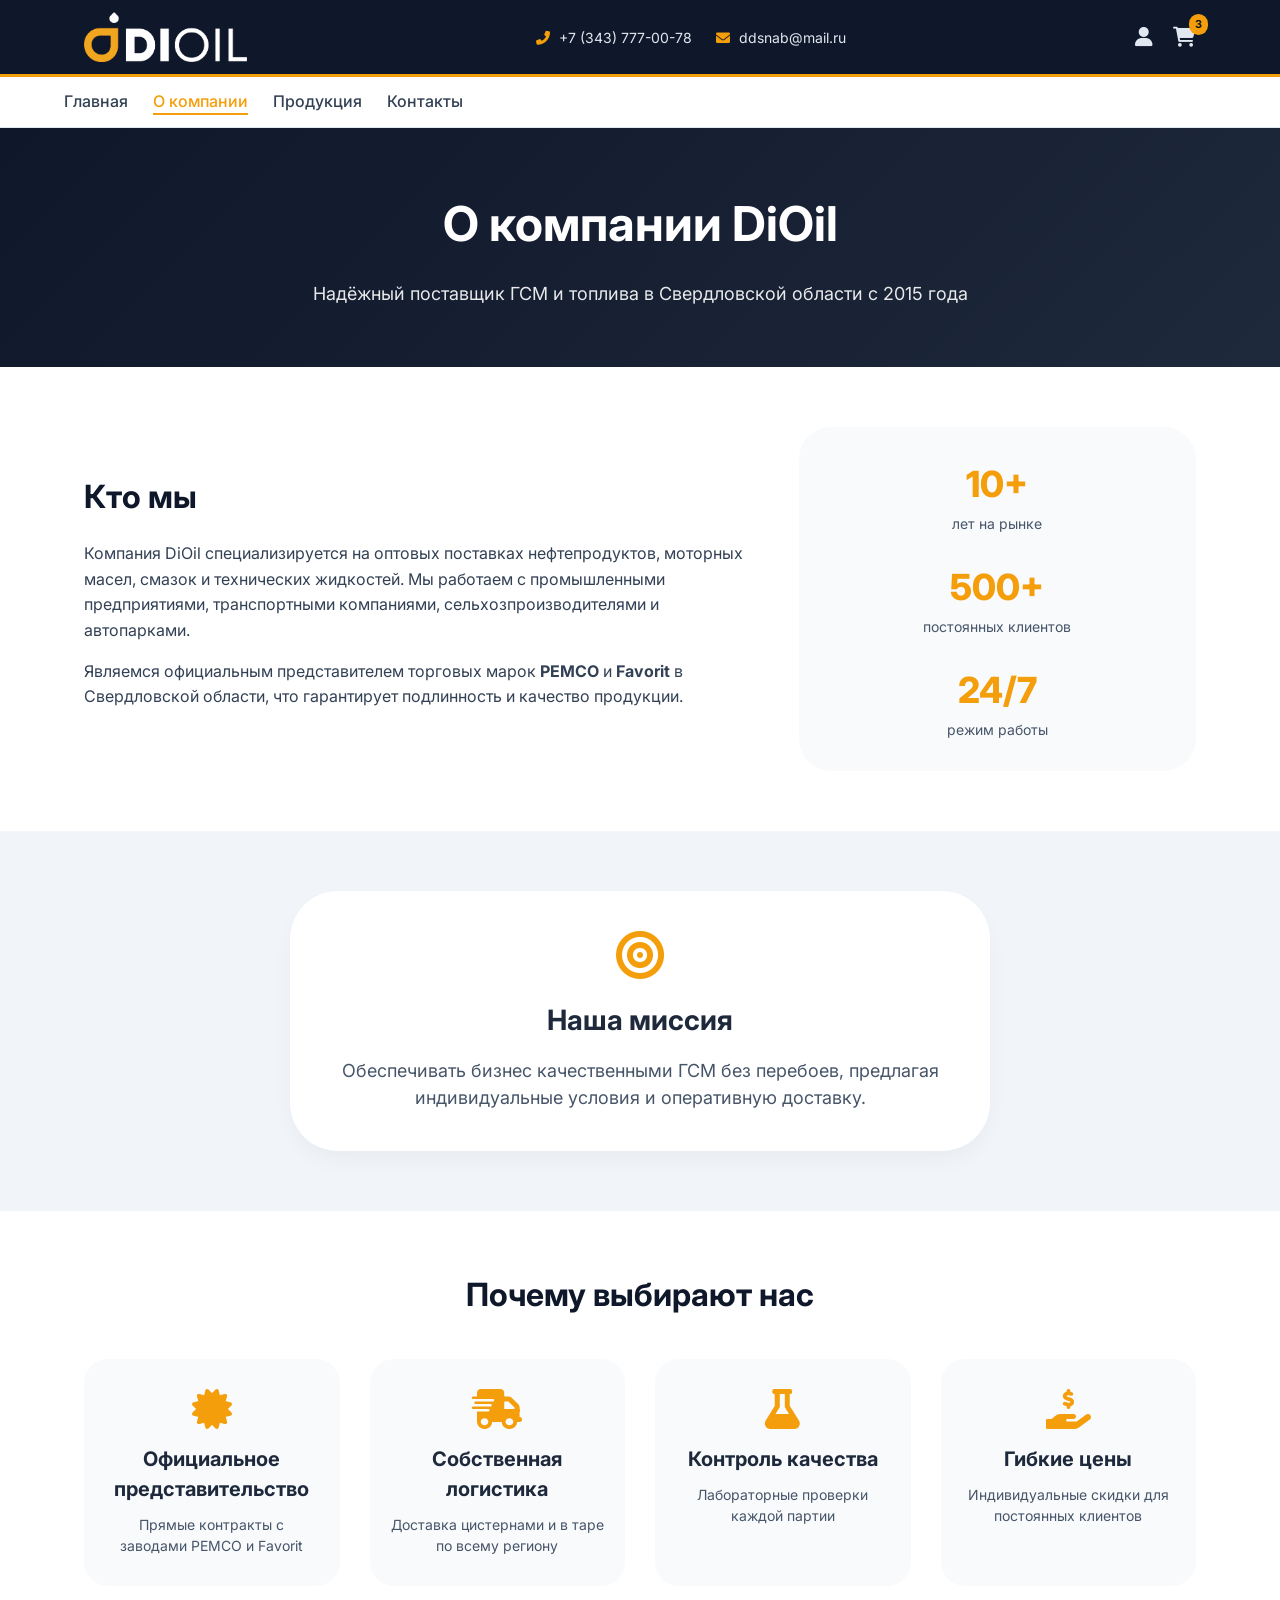
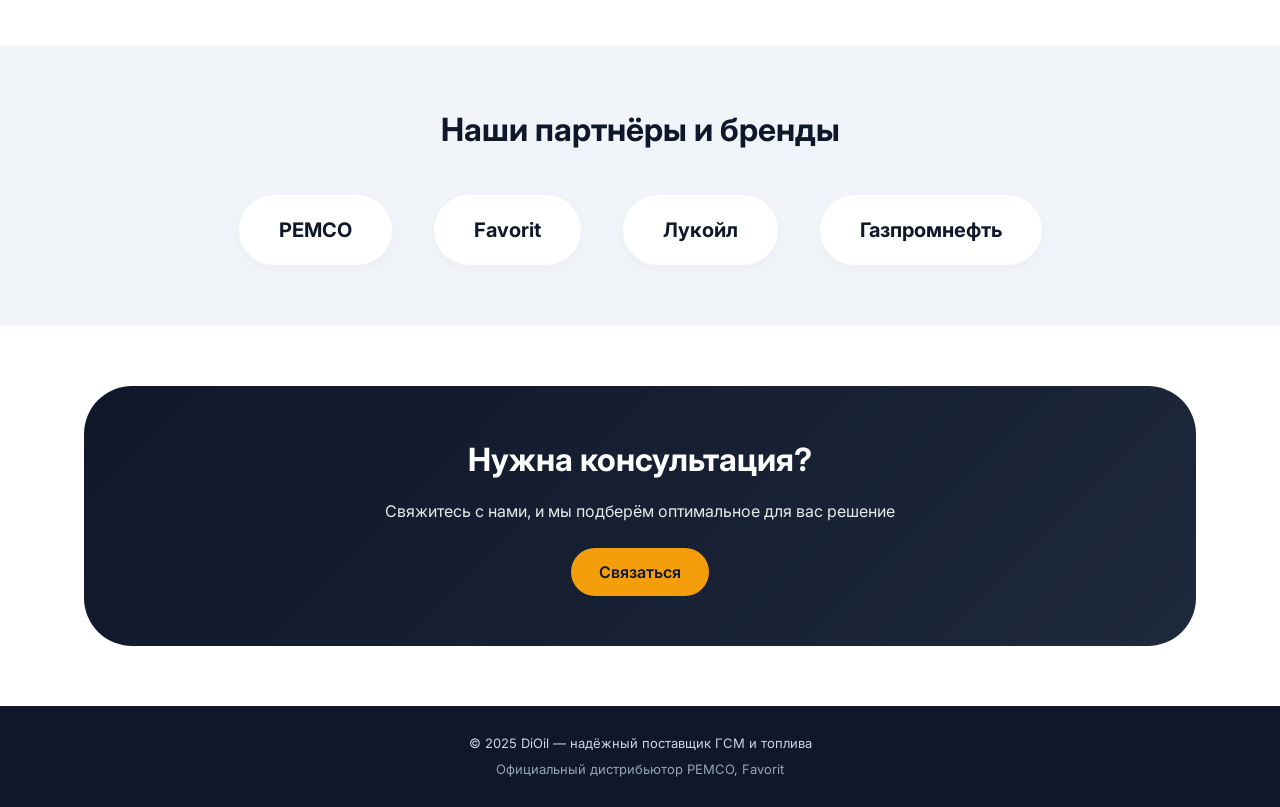
==== about.html @ 2f02ef15 "com" ====
<!DOCTYPE html>
<html lang="ru">
<head>
    <meta charset="UTF-8">
    <meta name="viewport" content="width=device-width, initial-scale=1.0">
    <title>О компании | DiOil</title>
    <link href="https://fonts.googleapis.com/css2?family=Inter:opsz,wght@14..32,300;400;500;600;700&display=swap" rel="stylesheet">
    <link rel="stylesheet" href="https://cdnjs.cloudflare.com/ajax/libs/font-awesome/6.0.0-beta3/css/all.min.css">
    <link rel="stylesheet" href="css/common.css">
    <link rel="stylesheet" href="css/about.css">
</head>
<body>

<header class="header">
    <div class="container header-container">
        <div class="logo">
            <img src="logo.png" alt="DiOil" class="logo-img">
        </div>
        <div class="header-contacts">
            <a href="tel:+73437770078"><i class="fas fa-phone-alt"></i> +7 (343) 777-00-78</a>
            <a href="mailto:ddsnab@mail.ru"><i class="fas fa-envelope"></i> ddsnab@mail.ru</a>
        </div>
        <div class="header-actions">
            <a href="profile.html" class="profile-icon"><i class="fas fa-user"></i></a>
            <a href="cart.html" class="cart-icon">
                <i class="fas fa-shopping-cart"></i>
                <span class="cart-count">3</span>
            </a>
        </div>
    </div>
</header>

<nav class="navbar">
    <div class="container nav-container">
        <a href="index.html">Главная</a>
        <a href="about.html" class="active">О компании</a>
        <a href="products.html">Продукция</a>
       <a href="index.html#contacts">Контакты</a>
    </div>
</nav>

<section class="about-hero">
    <div class="container">
        <h1>О компании DiOil</h1>
        <p>Надёжный поставщик ГСМ и топлива в Свердловской области с 2015 года</p>
    </div>
</section>

<section class="about-intro">
    <div class="container">
        <div class="intro-grid">
            <div class="intro-text">
                <h2>Кто мы</h2>
                <p>Компания DiOil специализируется на оптовых поставках нефтепродуктов, моторных масел, смазок и технических жидкостей. Мы работаем с промышленными предприятиями, транспортными компаниями, сельхозпроизводителями и автопарками.</p>
                <p>Являемся официальным представителем торговых марок <strong>PEMCO</strong> и <strong>Favorit</strong> в Свердловской области, что гарантирует подлинность и качество продукции.</p>
            </div>
            <div class="intro-stats">
                <div class="stat-item">
                    <span class="stat-number">10+</span>
                    <span class="stat-label">лет на рынке</span>
                </div>
                <div class="stat-item">
                    <span class="stat-number">500+</span>
                    <span class="stat-label">постоянных клиентов</span>
                </div>
                <div class="stat-item">
                    <span class="stat-number">24/7</span>
                    <span class="stat-label">режим работы</span>
                </div>
            </div>
        </div>
    </div>
</section>

<section class="mission">
    <div class="container">
        <div class="mission-card">
            <i class="fas fa-bullseye"></i>
            <h2>Наша миссия</h2>
            <p>Обеспечивать бизнес качественными ГСМ без перебоев, предлагая индивидуальные условия и оперативную доставку.</p>
        </div>
    </div>
</section>

<section class="advantages">
    <div class="container">
        <h2 class="section-title">Почему выбирают нас</h2>
        <div class="advantages-grid">
            <div class="advantage-item">
                <i class="fas fa-certificate"></i>
                <h3>Официальное представительство</h3>
                <p>Прямые контракты с заводами PEMCO и Favorit</p>
            </div>
            <div class="advantage-item">
                <i class="fas fa-truck-fast"></i>
                <h3>Собственная логистика</h3>
                <p>Доставка цистернами и в таре по всему региону</p>
            </div>
            <div class="advantage-item">
                <i class="fas fa-flask"></i>
                <h3>Контроль качества</h3>
                <p>Лабораторные проверки каждой партии</p>
            </div>
            <div class="advantage-item">
                <i class="fas fa-hand-holding-usd"></i>
                <h3>Гибкие цены</h3>
                <p>Индивидуальные скидки для постоянных клиентов</p>
            </div>
        </div>
    </div>
</section>

<section class="partners">
    <div class="container">
        <h2 class="section-title">Наши партнёры и бренды</h2>
        <div class="partners-logos">
            <div class="partner-logo">PEMCO</div>
            <div class="partner-logo">Favorit</div>
            <div class="partner-logo">Лукойл</div>
            <div class="partner-logo">Газпромнефть</div>
        </div>
    </div>
</section>

<section class="contact-cta">
    <div class="container">
        <div class="cta-card">
            <h3>Нужна консультация?</h3>
            <p>Свяжитесь с нами, и мы подберём оптимальное для вас решение</p>
            <a href="index.html#contacts" class="btn-primary">Связаться</a>
        </div>
    </div>
</section>

<footer class="footer">
    <div class="container footer-inner">
        <p>© 2025 DiOil — надёжный поставщик ГСМ и топлива</p>
        <p>Официальный дистрибьютор PEMCO, Favorit</p>
    </div>
</footer>

<!-- Скрипт для отключения авто-скролла при перезагрузке -->
<script>
    if ('scrollRestoration' in history) {
        history.scrollRestoration = 'manual';
    }
    window.scrollTo(0, 0);
</script>
</body>
</html>
---- css/common.css ----
* {
    margin: 0;
    padding: 0;
    box-sizing: border-box;
}
html {
    scroll-behavior: smooth;
}

body {
    font-family: 'Inter', sans-serif;
    background-color: #f8fafc;
    color: #1e293b;
    line-height: 1.5;
}

.container {
    max-width: 90%;
    margin: 0 auto;
    padding: 0 20px;
}

/* Header */
.header {
    background-color: #0f172a;
    padding: 12px 0;
    border-bottom: 3px solid #f59e0b;
}

.header-container {
    display: flex;
    justify-content: space-between;
    align-items: center;
    flex-wrap: wrap;
    gap: 15px;
}

.logo {
    line-height: 0;
}

.logo-img {
    height: 50px;
    width: auto;
    display: block;
}

.header-contacts a {
    color: #e2e8f0;
    text-decoration: none;
    margin-left: 20px;
    transition: 0.2s;
    font-size: 14px;
}

.header-contacts a:first-child {
    margin-left: 0;
}

.header-contacts a i {
    margin-right: 5px;
    color: #f59e0b;
}

.header-contacts a:hover {
    color: #f59e0b;
}

/* Иконки корзины и профиля */
.header-actions {
    display: flex;
    gap: 20px;
    align-items: center;
}

.header-actions a {
    color: #e2e8f0;
    text-decoration: none;
    font-size: 20px;
    transition: 0.2s;
    position: relative;
}

.header-actions a:hover {
    color: #f59e0b;
}

.cart-count {
    position: absolute;
    top: -8px;
    right: -12px;
    background: #f59e0b;
    color: #0f172a;
    font-size: 11px;
    font-weight: bold;
    padding: 2px 6px;
    border-radius: 20px;
    min-width: 18px;
    text-align: center;
}

/* Navbar */
.navbar {
    background-color: white;
    box-shadow: 0 1px 3px rgba(0,0,0,0.05);
    border-bottom: 1px solid #e2e8f0;
}

.nav-container {
    display: flex;
    gap: 25px;
    padding: 12px 0;
    flex-wrap: wrap;
}

.nav-container a {
    text-decoration: none;
    color: #334155;
    font-weight: 500;
    transition: 0.2s;
}

.nav-container a:hover {
    color: #f59e0b;
}

.nav-container a.active {
    color: #f59e0b;
    border-bottom: 2px solid #f59e0b;
}

/* Buttons */
.btn-primary {
    display: inline-flex;
    align-items: center;
    gap: 10px;
    background-color: #f59e0b;
    color: #0f172a;
    padding: 12px 28px;
    border-radius: 40px;
    font-weight: 600;
    text-decoration: none;
    transition: 0.2s;
    font-size: 16px;
    border: none;
    cursor: pointer;
}

.btn-primary:hover {
    background-color: #d97706;
    transform: translateY(-2px);
    box-shadow: 0 8px 20px rgba(0,0,0,0.15);
}

/* Section title */
.section-title {
    text-align: center;
    font-size: 32px;
    font-weight: 700;
    color: #0f172a;
    margin-bottom: 40px;
}

/* Footer */
.footer {
    background-color: #0f172a;
    color: #94a3b8;
    padding: 28px 0;
    text-align: center;
    font-size: 13px;
}

.footer-inner p:first-child {
    margin-bottom: 6px;
    color: #cbd5e1;
}

/* Page hero (общий для внутренних страниц) */
.page-hero {
    background: linear-gradient(135deg, #0f172a 0%, #1e293b 100%);
    color: white;
    padding: 50px 0;
    text-align: center;
}

.page-hero h1 {
    font-size: 42px;
    margin-bottom: 15px;
}

.page-hero p {
    font-size: 18px;
    opacity: 0.9;
}

/* Responsive */
@media (max-width: 768px) {
    .container {
        padding: 0 12px;
    }
    
    .header-container {
        flex-direction: column;
        text-align: center;
    }
    
    .header-contacts a {
        margin: 0 10px;
    }
    
    .nav-container {
        justify-content: center;
        gap: 18px;
    }
    
    .page-hero h1 {
        font-size: 32px;
    }
    
    .section-title {
        font-size: 26px;
        margin-bottom: 30px;
    }
}
---- css/about.css ----
/* Страница О компании */

.about-hero {
    background: linear-gradient(135deg, #0f172a 0%, #1e293b 100%);
    color: white;
    padding: 60px 0;
    text-align: center;
}

.about-hero h1 {
    font-size: 48px;
    margin-bottom: 20px;
}

.about-hero p {
    font-size: 18px;
    opacity: 0.9;
    max-width: 700px;
    margin: 0 auto;
}

/* Intro */
.about-intro {
    padding: 60px 0;
    background: white;
}

.intro-grid {
    display: flex;
    gap: 40px;
    align-items: center;
    flex-wrap: wrap;
}

.intro-text {
    flex: 2;
}

.intro-text h2 {
    font-size: 32px;
    margin-bottom: 20px;
    color: #0f172a;
}

.intro-text p {
    margin-bottom: 15px;
    color: #334155;
    line-height: 1.6;
}

.intro-stats {
    flex: 1;
    display: flex;
    flex-direction: column;
    gap: 25px;
    background: #f8fafc;
    padding: 30px;
    border-radius: 32px;
}

.stat-item {
    text-align: center;
}

.stat-number {
    display: block;
    font-size: 36px;
    font-weight: 800;
    color: #f59e0b;
}

.stat-label {
    font-size: 14px;
    color: #475569;
}

/* Mission */
.mission {
    background-color: #f1f5f9;
    padding: 60px 0;
    text-align: center;
}

.mission-card {
    max-width: 700px;
    margin: 0 auto;
    background: white;
    padding: 40px 30px;
    border-radius: 48px;
    box-shadow: 0 10px 25px -5px rgba(0,0,0,0.05);
}

.mission-card i {
    font-size: 48px;
    color: #f59e0b;
    margin-bottom: 20px;
}

.mission-card h2 {
    font-size: 28px;
    margin-bottom: 16px;
}

.mission-card p {
    font-size: 18px;
    color: #475569;
}

/* Advantages (специфичные для about) */
.advantages {
    padding: 60px 0;
    background: white;
}

.advantages-grid {
    display: grid;
    grid-template-columns: repeat(auto-fit, minmax(250px, 1fr));
    gap: 30px;
}

.advantage-item {
    text-align: center;
    padding: 30px 20px;
    background: #f8fafc;
    border-radius: 24px;
    transition: 0.2s;
}

.advantage-item:hover {
    transform: translateY(-5px);
    box-shadow: 0 10px 20px rgba(0,0,0,0.05);
}

.advantage-item i {
    font-size: 40px;
    color: #f59e0b;
    margin-bottom: 15px;
}

.advantage-item h3 {
    font-size: 20px;
    margin-bottom: 10px;
}

.advantage-item p {
    color: #475569;
    font-size: 14px;
}

/* Partners */
.partners {
    background-color: #f1f5f9;
    padding: 60px 0;
}

.partners-logos {
    display: flex;
    flex-wrap: wrap;
    justify-content: center;
    gap: 40px;
}

.partner-logo {
    background: white;
    padding: 20px 40px;
    border-radius: 60px;
    font-weight: 700;
    font-size: 20px;
    color: #0f172a;
    box-shadow: 0 4px 12px rgba(0,0,0,0.03);
    border: 1px solid #eef2ff;
}

/* Contact CTA */
.contact-cta {
    padding: 60px 0;
    background: white;
}

.cta-card {
    background: linear-gradient(135deg, #0f172a 0%, #1e293b 100%);
    color: white;
    text-align: center;
    padding: 50px 30px;
    border-radius: 48px;
}

.cta-card h3 {
    font-size: 32px;
    margin-bottom: 15px;
}

.cta-card p {
    margin-bottom: 25px;
    opacity: 0.9;
}

/* Responsive */
@media (max-width: 768px) {
    .about-hero h1 {
        font-size: 32px;
    }
    .intro-grid {
        flex-direction: column;
    }
    .intro-stats {
        flex-direction: row;
        justify-content: space-around;
        flex-wrap: wrap;
    }
    .stat-number {
        font-size: 28px;
    }
    .mission-card {
        padding: 30px 20px;
    }
    .mission-card h2 {
        font-size: 24px;
    }
    .cta-card h3 {
        font-size: 26px;
    }
    .partner-logo {
        padding: 12px 24px;
        font-size: 16px;
    }
}
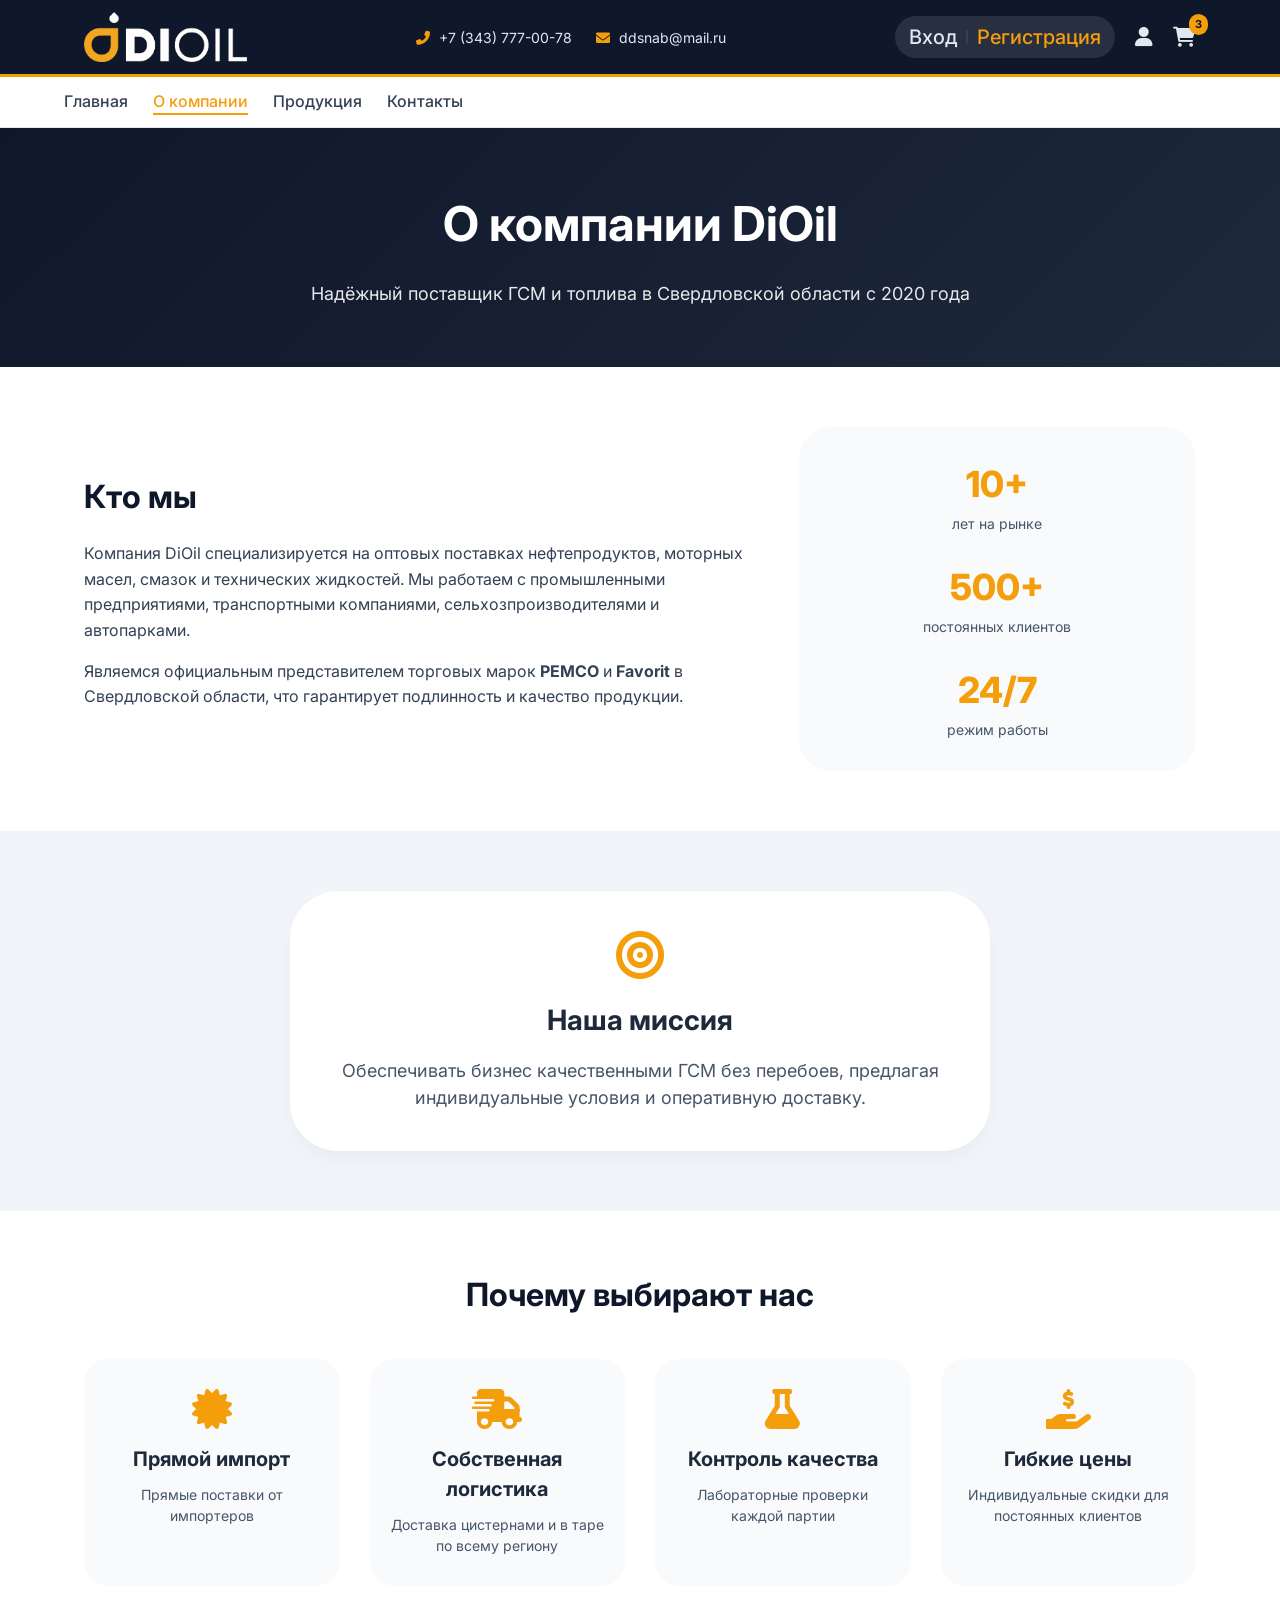
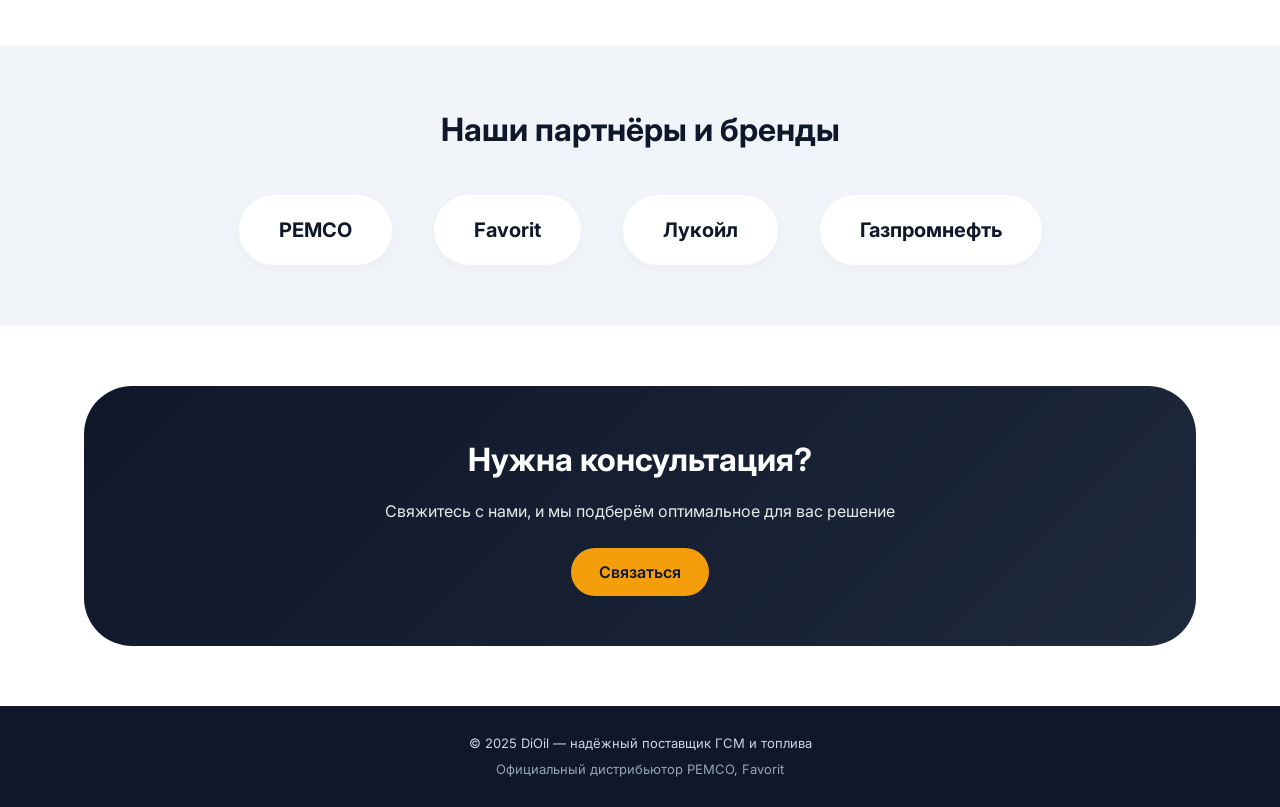
==== commit b07b92cb: "Update Maket" ====
--- a/about.html
+++ b/about.html
@@ -21,6 +21,11 @@
             <a href="mailto:ddsnab@mail.ru"><i class="fas fa-envelope"></i> ddsnab@mail.ru</a>
         </div>
         <div class="header-actions">
+               <div class="auth-links">
+                <a href="login.html" class="auth-link">Вход</a>
+                <span class="auth-divider">|</span>
+                <a href="register.html" class="auth-link active">Регистрация</a>
+            </div>
             <a href="profile.html" class="profile-icon"><i class="fas fa-user"></i></a>
             <a href="cart.html" class="cart-icon">
                 <i class="fas fa-shopping-cart"></i>
@@ -42,7 +47,7 @@
 <section class="about-hero">
     <div class="container">
         <h1>О компании DiOil</h1>
-        <p>Надёжный поставщик ГСМ и топлива в Свердловской области с 2015 года</p>
+        <p>Надёжный поставщик ГСМ и топлива в Свердловской области с 2020 года</p>
     </div>
 </section>
 
@@ -88,8 +93,8 @@
         <div class="advantages-grid">
             <div class="advantage-item">
                 <i class="fas fa-certificate"></i>
-                <h3>Официальное представительство</h3>
-                <p>Прямые контракты с заводами PEMCO и Favorit</p>
+                <h3>Прямой импорт</h3>
+                <p>Прямые поставки от импортеров</p>
             </div>
             <div class="advantage-item">
                 <i class="fas fa-truck-fast"></i>
--- a/css/common.css
+++ b/css/common.css
@@ -34,7 +34,35 @@
     flex-wrap: wrap;
     gap: 15px;
 }
-
+.auth-links {
+    display: flex;
+    align-items: center;
+    gap: 8px;
+    background: rgba(255,255,255,0.1);
+    padding: 6px 14px;
+    border-radius: 40px;
+}
+
+.auth-link {
+    color: #e2e8f0;
+    text-decoration: none;
+    font-size: 13px;
+    font-weight: 500;
+    transition: 0.2s;
+}
+
+.auth-link:hover {
+    color: #f59e0b;
+}
+
+.auth-link.active {
+    color: #f59e0b;
+}
+
+.auth-divider {
+    color: #475569;
+    font-size: 12px;
+}
 .logo {
     line-height: 0;
 }
